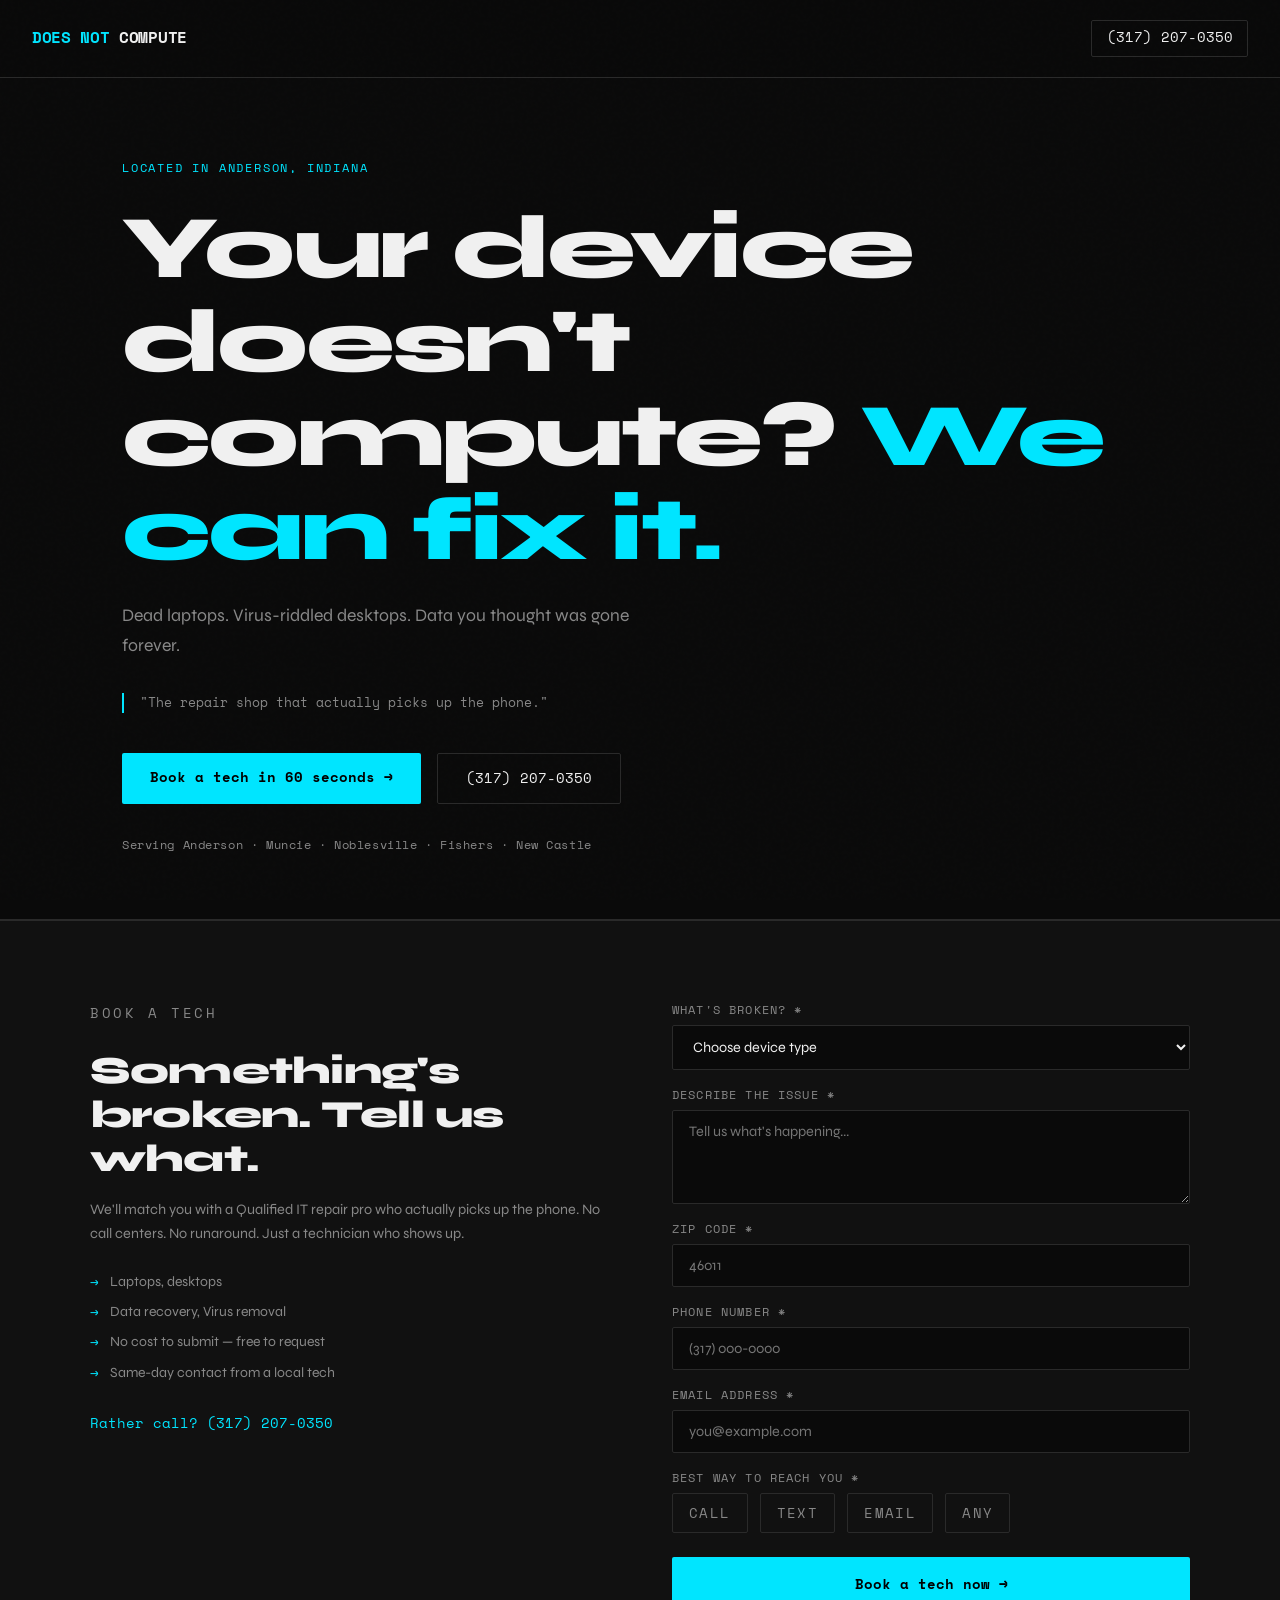
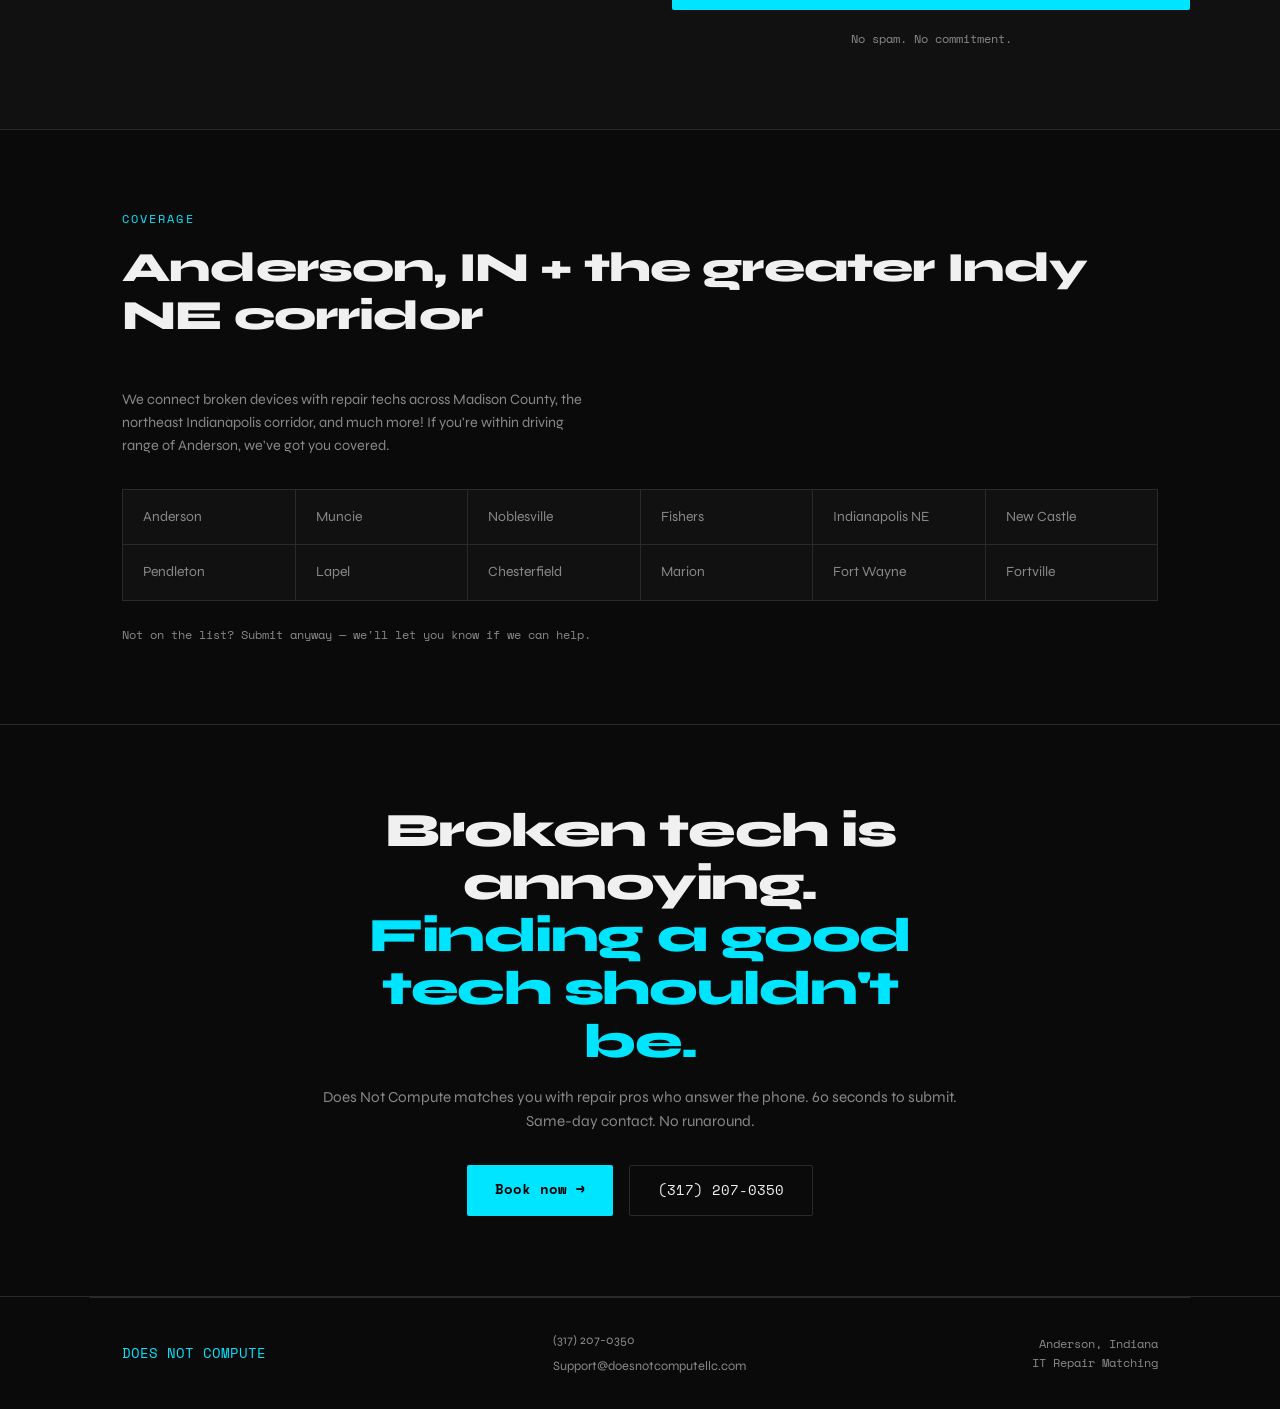
==== custom-pc-builds.html @ be7eb26d "Update custom-pc-builds.html" ====
<!DOCTYPE html>
<html lang="en">
<head>
  <meta charset="UTF-8" />
  <meta name="viewport" content="width=device-width, initial-scale=1.0" />
  <meta name="description" content="Cracked screen? Dead laptop? Virus? We match you with a local Anderson, IN repair tech in 60 seconds. Call (317) 207-0350." />
  <meta property="og:title" content="Does Not Compute — Local IT Repair in Anderson, IN" />
  <meta property="og:description" content="Your device doesn't compute? We can fix it. Local techs, Same-day contact." />
  <meta property="og:type" content="website" />
  <meta name="twitter:card" content="summary_large_image" />
  <title>Does Not Compute — IT &amp; Electronics Repair in Anderson, IN</title>

  <link rel="preconnect" href="https://fonts.googleapis.com" />
  <link rel="preconnect" href="https://fonts.gstatic.com" crossorigin />
  <link href="https://fonts.googleapis.com/css2?family=Space+Mono:wght@400;700&family=Syne:wght@400;600;700;800&display=swap" rel="stylesheet" />

	<link rel="stylesheet" href="styles.css"/>
 
</head>
<body>

  <!-- NAV -->
  <nav>
    <a href="#" class="nav-logo">DOES NOT<span> COMPUTE</span></a>
    <a href="tel:+13172070350" class="phone">(317) 207-0350</a>
  </nav>

  <!-- HERO -->
  <div style="border-bottom: 1px solid var(--border);">
    <div class="hero">
      <p class="hero-eyebrow">located in Anderson, Indiana</p>
      <h1>Your device doesn't compute? <em>We can fix it.</em></h1>
      <p class="hero-sub"><!--Phone screens. -->Dead laptops. Virus-riddled desktops. Data you thought was gone forever.</p>
      <blockquote class="hero-quote">"The repair shop that actually picks up the phone."</blockquote>
      <div class="hero-ctas">
        <a href="#book" class="btn-primary">Book a tech in 60 seconds →</a>
        <a href="tel:+13172070350" class="btn-secondary">(317) 207-0350</a>
      </div>
      <p class="hero-coverage">Serving Anderson · Muncie · Noblesville · Fishers · New Castle</p>
    </div>
  </div>

  <!-- BOOKING FORM -->
  <div id="book">
    <div class="book-inner">
      <div class="book-copy">
        <p class="section-label">Book a Tech</p>
        <h2>Something's broken. Tell us what.</h2>
        <p>We'll match you with a Qualified IT repair pro who actually picks up the phone. No call centers. No runaround. Just a technician who shows up.</p>
        <ul class="book-bullets">
          <li>Laptops, <!--phones, tablets, -->desktops</li>
          <li><!--Screen repairs, -->Data recovery, Virus removal</li>
          <!--<li>Anderson, IN &amp; Madison County</li>-->
          <li>No cost to submit — free to request</li>
          <li>Same-day contact from a local tech</li>
        </ul>
        <br />
        <a href="tel:+13172070350" style="color: var(--accent); font-family: var(--mono); font-size: 0.85rem; text-decoration: none;">Rather call? (317) 207-0350</a>
      </div>
      <div class="book-form">
        <div class="form-group">
          <label for="device">What's broken? *</label>
          <select id="device" required>
            <option value="" disabled selected>Choose device type</option>
            <!--<option>Phone</option>-->
            <option>Laptop</option>
            <option>Desktop</option>
            <!--<option>Tablet</option>
            <option>Other</option>-->
          </select>
        </div>

        <div class="form-group">
          <label for="issue">Describe the issue *</label>
          <textarea id="issue" rows="4" placeholder="Tell us what's happening..." required></textarea>
        </div>

        <div class="form-group">
          <label for="zip">Zip code *</label>
          <input type="text" id="zip" placeholder="46011" maxlength="10" required />
        </div>

        <div class="form-group">
          <label for="phone">Phone number *</label>
          <input type="tel" id="phone" placeholder="(317) 000-0000" required />
        </div>
        <div class="form-group">
          <label for="email">Email address *</label>
          <input type="email" id="email" placeholder="you@example.com" />
        </div>

        <div class="form-group">
          <label>Best way to reach you *</label>
          <div class="radio-group">
            <label class="radio-label"><input type="radio" name="contact" value="call" /> Call</label>
            <label class="radio-label"><input type="radio" name="contact" value="text" /> Text</label>
            <label class="radio-label"><input type="radio" name="contact" value="email" /> Email</label>
            <label class="radio-label"><input type="radio" name="contact" value="Any" /> Any</label>
          </div>
        </div>

        <button type="button" class="btn-primary" onclick="handleSubmit()" style="margin-top: 0.5rem; font-size: 0.9rem; padding: 1rem;">
          Book a tech now →
        </button>
        <p class="form-note">No spam. No commitment.</p>
      </div>
    </div>
  </div>

  <!-- COVERAGE -->
  <section>
    <p class="section-label">Coverage</p>
    <h2>Anderson, IN + the greater Indy NE corridor</h2>
    <p style="color: var(--muted); font-size: 0.9rem; max-width: 60ch;">We connect broken devices with repair techs across Madison County, the northeast Indianapolis corridor, and much more! If you're within driving range of Anderson, we've got you covered.</p>
    <div class="coverage-grid">
      <div class="coverage-item">Anderson</div>
      <div class="coverage-item">Muncie</div>
      <div class="coverage-item">Noblesville</div>
      <div class="coverage-item">Fishers</div>
      <div class="coverage-item">Indianapolis NE</div>
      <div class="coverage-item">New Castle</div>
      <div class="coverage-item">Pendleton</div>
      <div class="coverage-item">Lapel</div>
      <div class="coverage-item">Chesterfield</div>
      <div class="coverage-item">Marion</div>
      <div class="coverage-item">Fort Wayne</div>
      <div class="coverage-item">Fortville</div>
    </div>
    <p class="coverage-note">Not on the list? Submit anyway — we'll let you know if we can help.</p>
  </section>

  <hr class="divider" />

  <!-- CTA STRIP -->
  <div class="cta-strip">
    <h2>Broken tech is annoying. <em>Finding a good tech shouldn't be.</em></h2>
    <p>Does Not Compute matches you with repair pros who answer the phone. 60 seconds to submit. Same-day contact. No runaround.</p>
    <div class="cta-btns">
      <a href="#book" class="btn-primary">Book now →</a>
      <a href="tel:+13172070350" class="btn-secondary">(317) 207-0350</a>
    </div>
  </div>

  <!-- FOOTER -->
  <div style="border-top: 1px solid var(--border);">
    <footer>
      <div class="footer-logo">DOES NOT COMPUTE</div>
      <div class="footer-links">
        <a href="tel:+13172070350">(317) 207-0350</a>
        <a href="mailto:Support@doesnotcomputellc.com">Support@doesnotcomputellc.com</a>
        <!--<a href="#">Are you a repair tech? →</a>-->
      </div>
      <div class="footer-right">
        Anderson, Indiana<br />IT Repair Matching
      </div>
    </footer>
  </div>

  <script>
  async function handleSubmit() {
  const device = document.getElementById('device').value;
  const issue = document.getElementById('issue').value.trim();
  const zip = document.getElementById('zip').value.trim();
  const phone = document.getElementById('phone').value.trim();
  const email = document.getElementById('email').value.trim();
  const contact = document.querySelector('input[name="contact"]:checked');

  if (!device || !issue || !zip || !phone || !email || !contact) {
    alert('Please fill out all required fields before submitting.');
    return;
  }

  const response = await fetch('https://formspree.io/f/', {
    method: 'POST',
    headers: { 'Content-Type': 'application/json' },
    body: JSON.stringify({
      device,
      issue,
      zip,
      phone,
      email,
      contact: contact.value
    })
  });

  if (response.ok) {
    alert('Thanks! A local tech will reach out to you same day.');
    document.getElementById('device').value = '';
    document.getElementById('issue').value = '';
    document.getElementById('zip').value = '';
    document.getElementById('phone').value = '';
    document.getElementById('email').value = '';
    if (contact) contact.checked = false;
  } else {
    alert('Something went wrong. Please try again or call us at (317) 207-0350.');
  }
}
  </script>

</body>
</html>
---- styles.css ----
:root {
      --bg: #0a0a0a;
      --surface: #111111;
      --surface2: #1a1a1a;
      --border: #2a2a2a;
      --accent: #00e5ff;
      --accent2: #ff3c3c;
      --text: #f0f0f0;
      --muted: #888;
      --mono: 'Space Mono', monospace;
      --sans: 'Syne', sans-serif;
    }

    *, *::before, *::after { box-sizing: border-box; margin: 0; padding: 0; }

    html { scroll-behavior: smooth; }

    body {
      background: var(--bg);
      color: var(--text);
      font-family: var(--sans);
      line-height: 1.6;
      overflow-x: hidden;
    }

    /* ── NOISE OVERLAY ── */
    body::before {
      content: '';
      position: fixed;
      inset: 0;
      background-image: url("data:image/svg+xml,%3Csvg viewBox='0 0 256 256' xmlns='http://www.w3.org/2000/svg'%3E%3Cfilter id='noise'%3E%3CfeTurbulence type='fractalNoise' baseFrequency='0.9' numOctaves='4' stitchTiles='stitch'/%3E%3C/filter%3E%3Crect width='100%25' height='100%25' filter='url(%23noise)' opacity='0.04'/%3E%3C/svg%3E");
      pointer-events: none;
      z-index: 9999;
      opacity: 0.35;
    }

    /* ── NAV ── */
    nav {
      display: flex;
      justify-content: space-between;
      align-items: center;
      padding: 1.25rem 2rem;
      border-bottom: 1px solid var(--border);
      position: sticky;
      top: 0;
      background: rgba(10,10,10,0.92);
      backdrop-filter: blur(12px);
      z-index: 100;
    }

    .nav-logo {
      font-family: var(--mono);
      font-weight: 700;
      font-size: 1rem;
      color: var(--accent);
      text-decoration: none;
      letter-spacing: -0.02em;
    }

    .nav-logo span { color: var(--text); }

    nav a.phone {
      font-family: var(--mono);
      font-size: 0.85rem;
      color: var(--text);
      text-decoration: none;
      border: 1px solid var(--border);
      padding: 0.4rem 0.9rem;
      border-radius: 2px;
      transition: border-color 0.2s, color 0.2s;
    }

    nav a.phone:hover { border-color: var(--accent); color: var(--accent); }

    /* ── HERO ── */
    .hero {
      min-height: 92vh;
      display: flex;
      flex-direction: column;
      justify-content: center;
      padding: 5rem 2rem 4rem;
      position: relative;
      overflow: hidden;
      max-width: 1100px;
      margin: 0 auto;
      z-index: 10000;
    }

    .hero-eyebrow {
      font-family: var(--mono);
      font-size: 0.75rem;
      color: var(--accent);
      letter-spacing: 0.15em;
      text-transform: uppercase;
      margin-bottom: 1.5rem;
      opacity: 0;
      animation: fadeUp 0.6s ease forwards 0.1s;
    }

    .hero h1 {
      font-size: clamp(2.8rem, 7vw, 6rem);
      font-weight: 800;
      line-height: 1.05;
      letter-spacing: -0.03em;
      max-width: 14ch;
      opacity: 0;
      animation: fadeUp 0.7s ease forwards 0.25s;
    }

    .hero h1 em {
      font-style: normal;
      color: var(--accent);
    }

    .hero-sub {
      font-size: 1.1rem;
      color: var(--muted);
      max-width: 52ch;
      margin-top: 1.5rem;
      line-height: 1.7;
      opacity: 0;
      animation: fadeUp 0.7s ease forwards 0.4s;
    }

    .hero-quote {
      font-family: var(--mono);
      font-size: 0.8rem;
      color: var(--muted);
      border-left: 2px solid var(--accent);
      padding-left: 1rem;
      margin-top: 2rem;
      opacity: 0;
      animation: fadeUp 0.7s ease forwards 0.55s;
    }

    .hero-ctas {
      display: flex;
      gap: 1rem;
      flex-wrap: wrap;
      margin-top: 2.5rem;
      opacity: 0;
      animation: fadeUp 0.7s ease forwards 0.7s;
    }

    .btn-primary {
      background: var(--accent);
      color: #000;
      font-family: var(--mono);
      font-size: 0.85rem;
      font-weight: 700;
      padding: 0.85rem 1.75rem;
      border: none;
      border-radius: 2px;
      cursor: pointer;
      text-decoration: none;
      transition: background 0.2s, transform 0.15s;
      display: inline-block;
      position: relative;
      z-index: 10000;
    }

    .btn-primary:hover { background: #33eaff; transform: translateY(-1px); }

    .btn-secondary {
      background: transparent;
      color: var(--text);
      font-family: var(--mono);
      font-size: 0.85rem;
      padding: 0.85rem 1.75rem;
      border: 1px solid var(--border);
      border-radius: 2px;
      cursor: pointer;
      text-decoration: none;
      transition: border-color 0.2s, color 0.2s;
      display: inline-block;
    }

    .btn-secondary:hover { border-color: var(--accent); color: var(--accent); }

    .hero-coverage {
      font-family: var(--mono);
      font-size: 0.72rem;
      color: var(--muted);
      margin-top: 2rem;
      letter-spacing: 0.05em;
      opacity: 0;
      animation: fadeUp 0.7s ease forwards 0.85s;
    }

    /* ── GRID DECORATION ── */
    .hero::after {
      content: '';
      position: absolute;
      right: -100px;
      top: 50%;
      transform: translateY(-50%);
      width: 500px;
      height: 500px;
      border: 1px solid var(--border);
      border-radius: 50%;
      opacity: 0.3;
      pointer-events: none;
      display: none;
    }

    /* ── SECTION BASE ── */
    section {
      padding: 5rem 2rem;
      max-width: 1100px;
      margin: 0 auto;
    }

    .section-label {
      font-family: var(--mono);
      font-size: 0.72rem;
      color: var(--accent);
      letter-spacing: 0.18em;
      text-transform: uppercase;
      margin-bottom: 1rem;
    }

    section h2 {
      font-size: clamp(1.6rem, 3.5vw, 2.6rem);
      font-weight: 800;
      letter-spacing: -0.02em;
      line-height: 1.15;
      max-width: 28ch;
      margin-bottom: 3rem;
    }

    /* ── SERVICES GRID ── */
    .services-grid {
      display: grid;
      grid-template-columns: repeat(auto-fit, minmax(240px, 1fr));
      gap: 1px;
      background: var(--border);
      border: 1px solid var(--border);
    }

    .service-card {
      background: var(--surface);
      padding: 2rem;
      transition: background 0.2s;
    }

    .service-card:hover { background: var(--surface2); }

    .service-icon {
      font-size: 2rem;
      margin-bottom: 1rem;
      display: block;
    }

    .service-card h3 {
      font-size: 1rem;
      font-weight: 700;
      margin-bottom: 0.6rem;
      letter-spacing: -0.01em;
    }

    .service-card p {
      font-size: 0.875rem;
      color: var(--muted);
      line-height: 1.65;
    }


		.service-card-link {
			text-Decoration:none;
			color: inherit;
			display:block;
		}

		.service-card-link * {
			text-decoration: non;
			color: inherit;
		}

    /* ── HOW IT WORKS ── */
    .steps {
      display: grid;
      grid-template-columns: repeat(auto-fit, minmax(220px, 1fr));
      gap: 2rem;
      margin-top: 1rem;
    }

    .step {
      position: relative;
      padding-top: 1rem;
      border-top: 2px solid var(--border);
      transition: border-color 0.2s;
    }

    .step:hover { border-color: var(--accent); }

    .step-num {
      font-family: var(--mono);
      font-size: 0.72rem;
      color: var(--accent);
      letter-spacing: 0.1em;
      margin-bottom: 0.75rem;
    }

    .step h3 {
      font-size: 1rem;
      font-weight: 700;
      margin-bottom: 0.5rem;
    }

    .step p {
      font-size: 0.875rem;
      color: var(--muted);
      line-height: 1.65;
    }

    /* ── STATS BAR ── */
    .stats-bar {
      display: grid;
      grid-template-columns: repeat(auto-fit, minmax(180px, 1fr));
      gap: 1px;
      background: var(--border);
      border: 1px solid var(--border);
      margin: 4rem 0;
    }

    .stat {
      background: var(--surface);
      padding: 2rem;
      text-align: center;
    }

    .stat-val {
      font-family: var(--mono);
      font-size: 2.2rem;
      font-weight: 700;
      color: var(--accent);
      display: block;
      line-height: 1;
      margin-bottom: 0.4rem;
    }

    .stat-label {
      font-size: 0.8rem;
      color: var(--muted);
      line-height: 1.4;
    }

    /* ── BOOKING FORM ── */
    #book {
      padding: 5rem 2rem;
      background: var(--surface);
      border-top: 1px solid var(--border);
      border-bottom: 1px solid var(--border);
    }

    .book-inner {
      max-width: 1100px;
      margin: 0 auto;
      display: grid;
      grid-template-columns: 1fr 1fr;
      gap: 4rem;
      align-items: start;
    }

    .book-copy h2 {
      font-size: clamp(1.6rem, 3vw, 2.4rem);
      font-weight: 800;
      letter-spacing: -0.02em;
      line-height: 1.15;
      margin-bottom: 1rem;
    }

    .book-copy p {
      font-size: 0.9rem;
      color: var(--muted);
      line-height: 1.7;
      margin-bottom: 1.5rem;
    }

    .book-bullets {
      list-style: none;
      display: flex;
      flex-direction: column;
      gap: 0.5rem;
    }

    .book-bullets li {
      font-size: 0.875rem;
      color: var(--muted);
      padding-left: 1.25rem;
      position: relative;
    }

    .book-bullets li::before {
      content: '→';
      position: absolute;
      left: 0;
      color: var(--accent);
      font-family: var(--mono);
    }

    .book-form {
      display: flex;
      flex-direction: column;
      gap: 1rem;
    }

    .form-group {
      display: flex;
      flex-direction: column;
      gap: 0.35rem;
    }

    label {
      font-family: var(--mono);
      font-size: 0.72rem;
      color: var(--muted);
      letter-spacing: 0.1em;
      text-transform: uppercase;
    }

    input, select, textarea {
      background: var(--bg);
      border: 1px solid var(--border);
      color: var(--text);
      font-family: var(--sans);
      font-size: 0.9rem;
      padding: 0.75rem 1rem;
      border-radius: 2px;
      outline: none;
      transition: border-color 0.2s;
      width: 100%;
    }

    input:focus, select:focus, textarea:focus {
      border-color: var(--accent);
    }

    select option { background: var(--bg); }

    .radio-group {
      display: flex;
      gap: 0.75rem;
      flex-wrap: wrap;
    }

    .radio-label {
      display: flex;
      align-items: center;
      gap: 0.4rem;
      font-size: 0.875rem;
      color: var(--muted);
      cursor: pointer;
      padding: 0.5rem 1rem;
      border: 1px solid var(--border);
      border-radius: 2px;
      transition: border-color 0.2s, color 0.2s;
    }

    .radio-label:has(input:checked),
    .radio-label:hover {
      border-color: var(--accent);
      color: var(--accent);
    }

    .radio-label input[type="radio"] { display: none; }

    .form-note {
      font-family: var(--mono);
      font-size: 0.72rem;
      color: var(--muted);
      text-align: center;
      margin-top: 0.25rem;
    }

    /* ── COVERAGE ── */
    .coverage-grid {
      display: grid;
      grid-template-columns: repeat(auto-fill, minmax(160px, 1fr));
      gap: 1px;
      background: var(--border);
      border: 1px solid var(--border);
      margin-top: 2rem;
    }

    .coverage-item {
      background: var(--surface);
      padding: 1rem 1.25rem;
      font-size: 0.875rem;
      color: var(--muted);
      transition: background 0.2s, color 0.2s;
    }

    .coverage-item:hover { background: var(--surface2); color: var(--text); }

    .coverage-note {
      font-family: var(--mono);
      font-size: 0.75rem;
      color: var(--muted);
      margin-top: 1.5rem;
    }

    /* ── CTA STRIP ── */
    .cta-strip {
      padding: 5rem 2rem;
      text-align: center;
      max-width: 700px;
      margin: 0 auto;
    }

    .cta-strip h2 {
      font-size: clamp(1.8rem, 4vw, 3rem);
      font-weight: 800;
      letter-spacing: -0.03em;
      line-height: 1.1;
      margin-bottom: 1rem;
    }

    .cta-strip h2 em {
      font-style: normal;
      color: var(--accent);
    }

    .cta-strip p {
      color: var(--muted);
      font-size: 0.95rem;
      margin-bottom: 2rem;
    }

    .cta-btns {
      display: flex;
      gap: 1rem;
      justify-content: center;
      flex-wrap: wrap;
    }

    /* ── FOOTER ── */
    footer {
      border-top: 1px solid var(--border);
      padding: 2rem;
      display: flex;
      justify-content: space-between;
      align-items: center;
      flex-wrap: wrap;
      gap: 1rem;
      max-width: 1100px;
      margin: 0 auto;
    }

    .footer-logo {
      font-family: var(--mono);
      font-size: 0.85rem;
      color: var(--accent);
    }

    .footer-links {
      display: flex;
      flex-direction: column;
      gap: 0.35rem;
      font-size: 0.8rem;
    }

    .footer-links a {
      color: var(--muted);
      text-decoration: none;
      transition: color 0.2s;
    }

    .footer-links a:hover { color: var(--accent); }

    .footer-right {
      font-family: var(--mono);
      font-size: 0.72rem;
      color: var(--muted);
      text-align: right;
    }

    /* ── DIVIDER ── */
    .divider {
      border: none;
      border-top: 1px solid var(--border);
    }

    /* ── ANIMATIONS ── */
    @keyframes fadeUp {
      from { opacity: 0; transform: translateY(18px); }
      to   { opacity: 1; transform: translateY(0); }
    }

    /* ── RESPONSIVE ── */
    @media (max-width: 768px) {
      .book-inner {
        grid-template-columns: 1fr;
        gap: 2.5rem;
      }

      footer {
        flex-direction: column;
        text-align: center;
      }

      .footer-right { text-align: center; }
    }
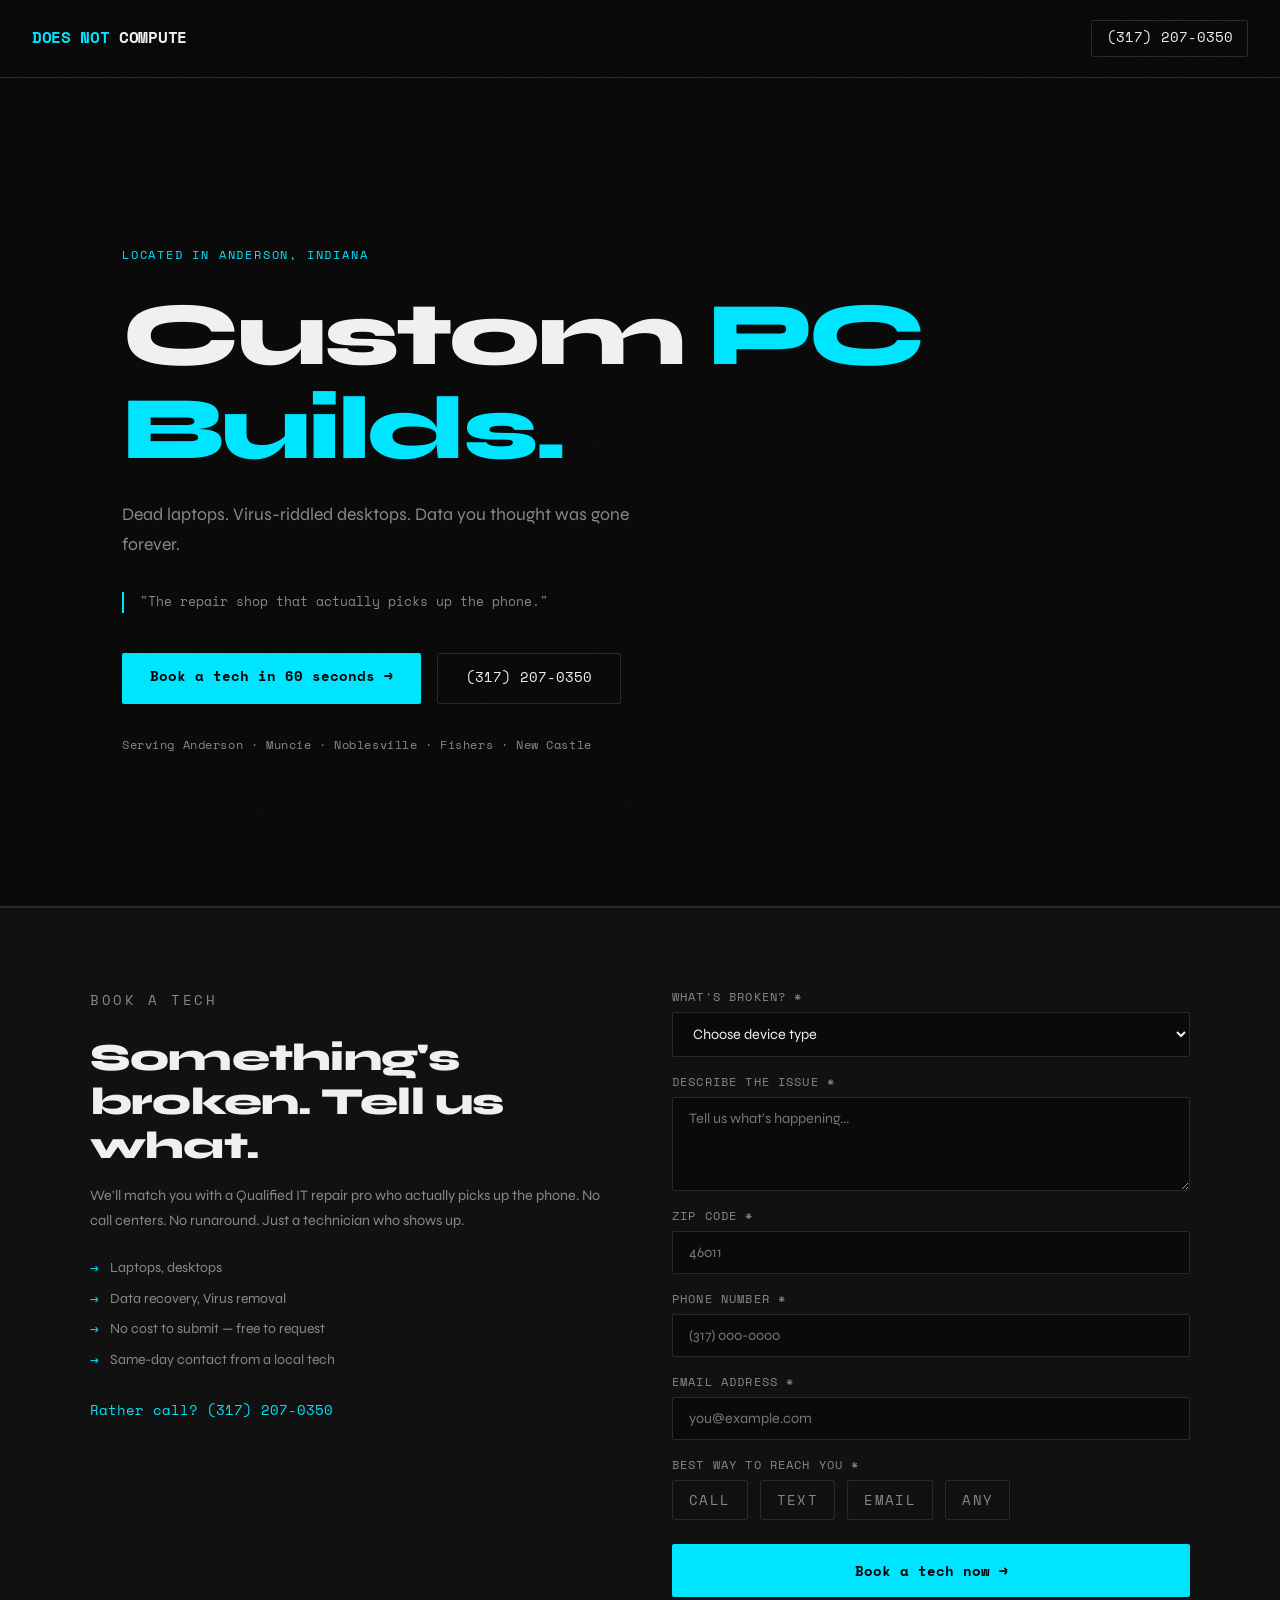
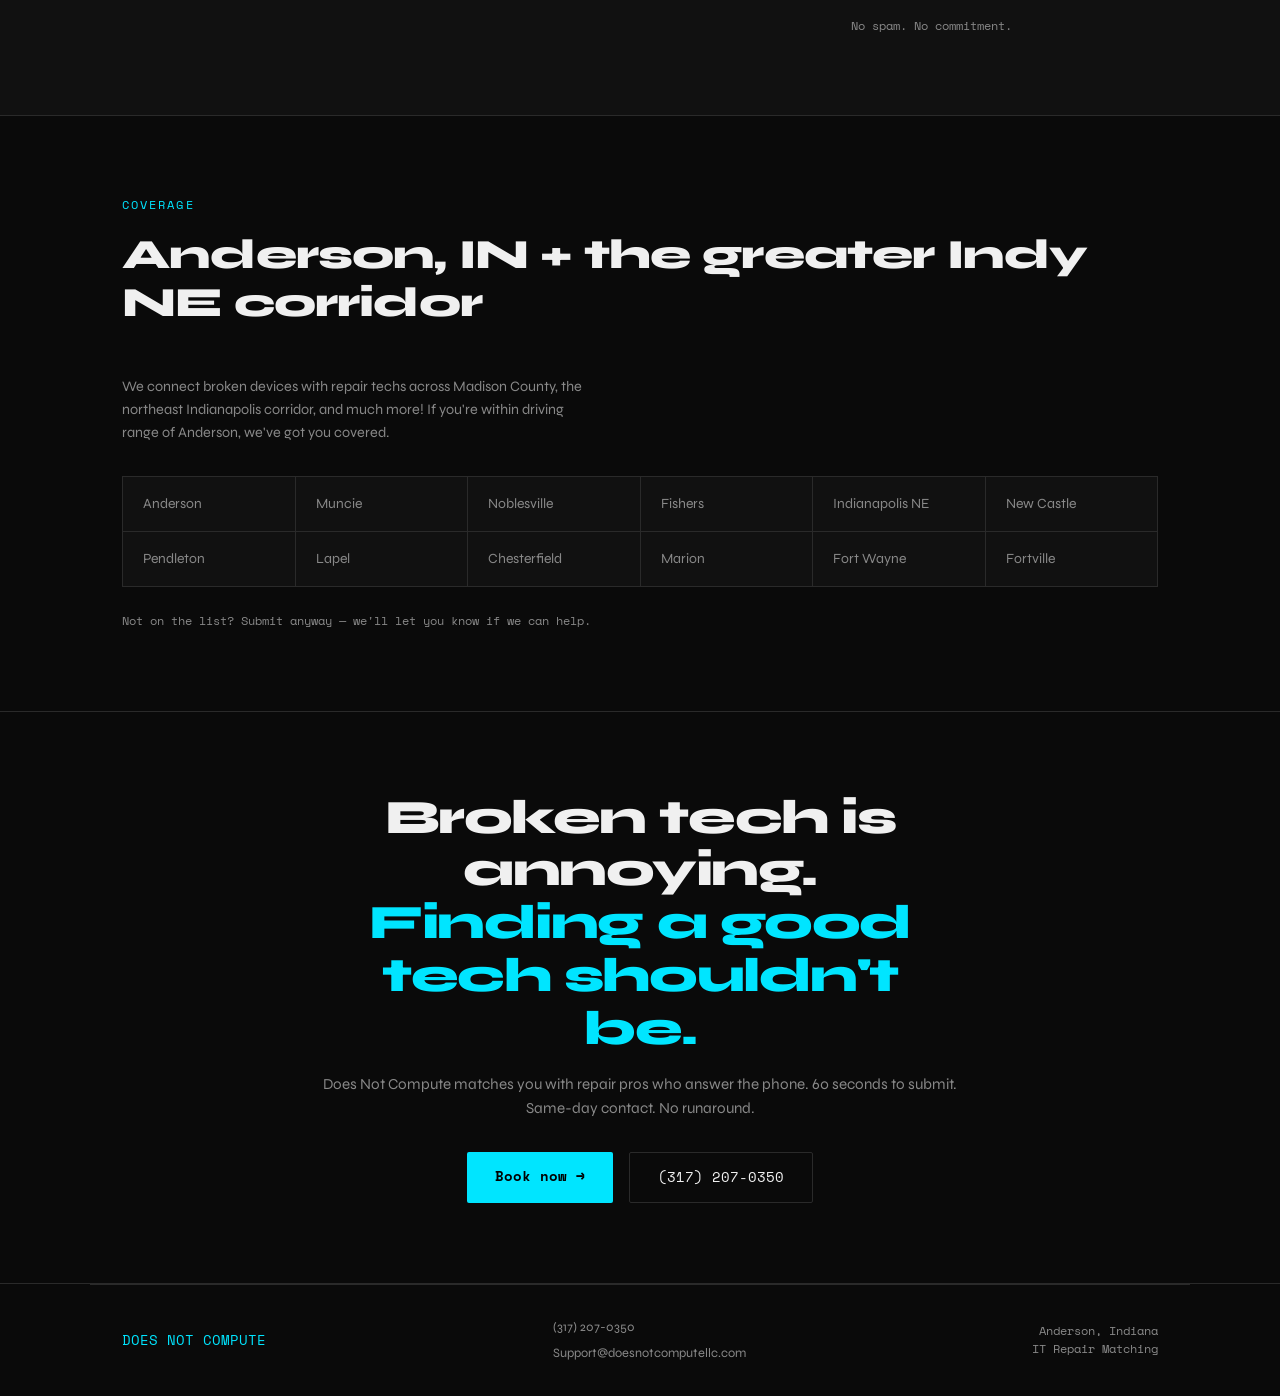
==== commit bd6d64ab: "Update custom-pc-builds.html" ====
--- a/custom-pc-builds.html
+++ b/custom-pc-builds.html
@@ -29,7 +29,7 @@
   <div style="border-bottom: 1px solid var(--border);">
     <div class="hero">
       <p class="hero-eyebrow">located in Anderson, Indiana</p>
-      <h1>Your device doesn't compute? <em>We can fix it.</em></h1>
+      <h1>Custom <em>PC Builds.</em></h1>
       <p class="hero-sub"><!--Phone screens. -->Dead laptops. Virus-riddled desktops. Data you thought was gone forever.</p>
       <blockquote class="hero-quote">"The repair shop that actually picks up the phone."</blockquote>
       <div class="hero-ctas">
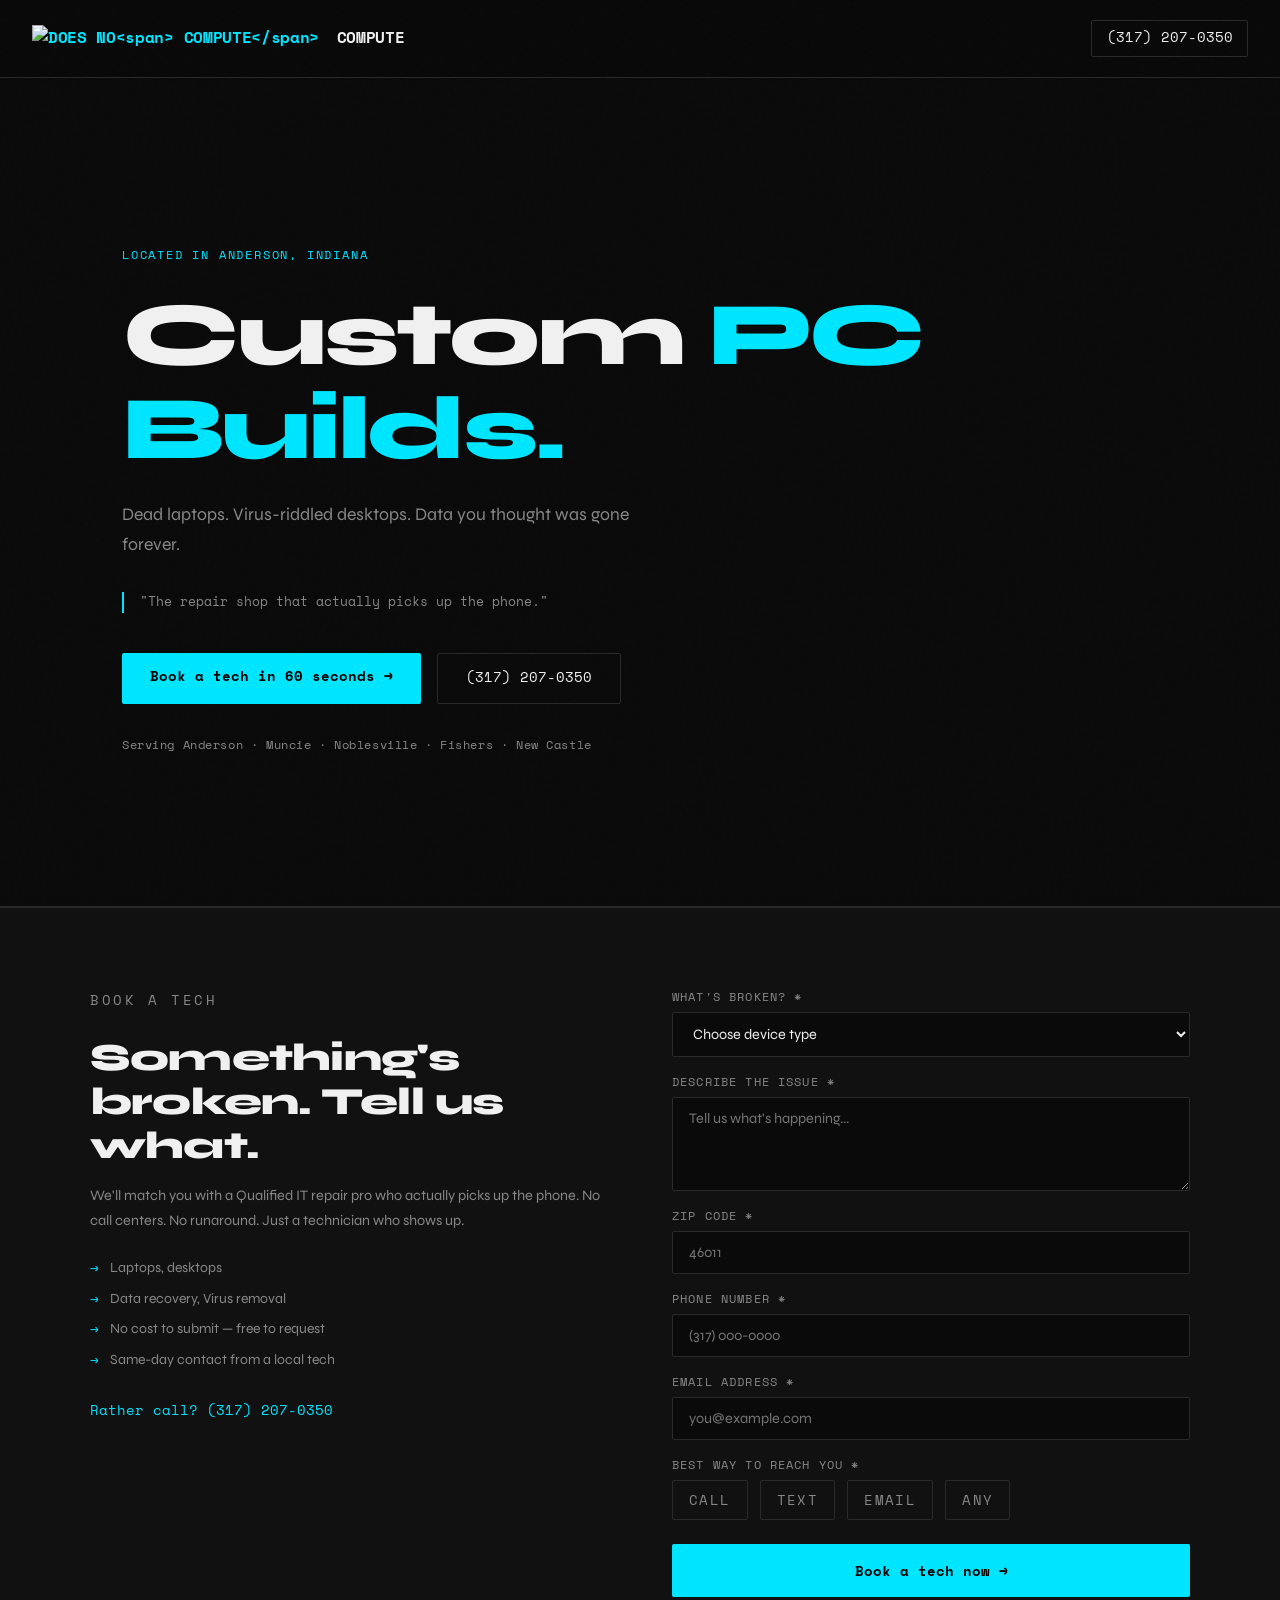
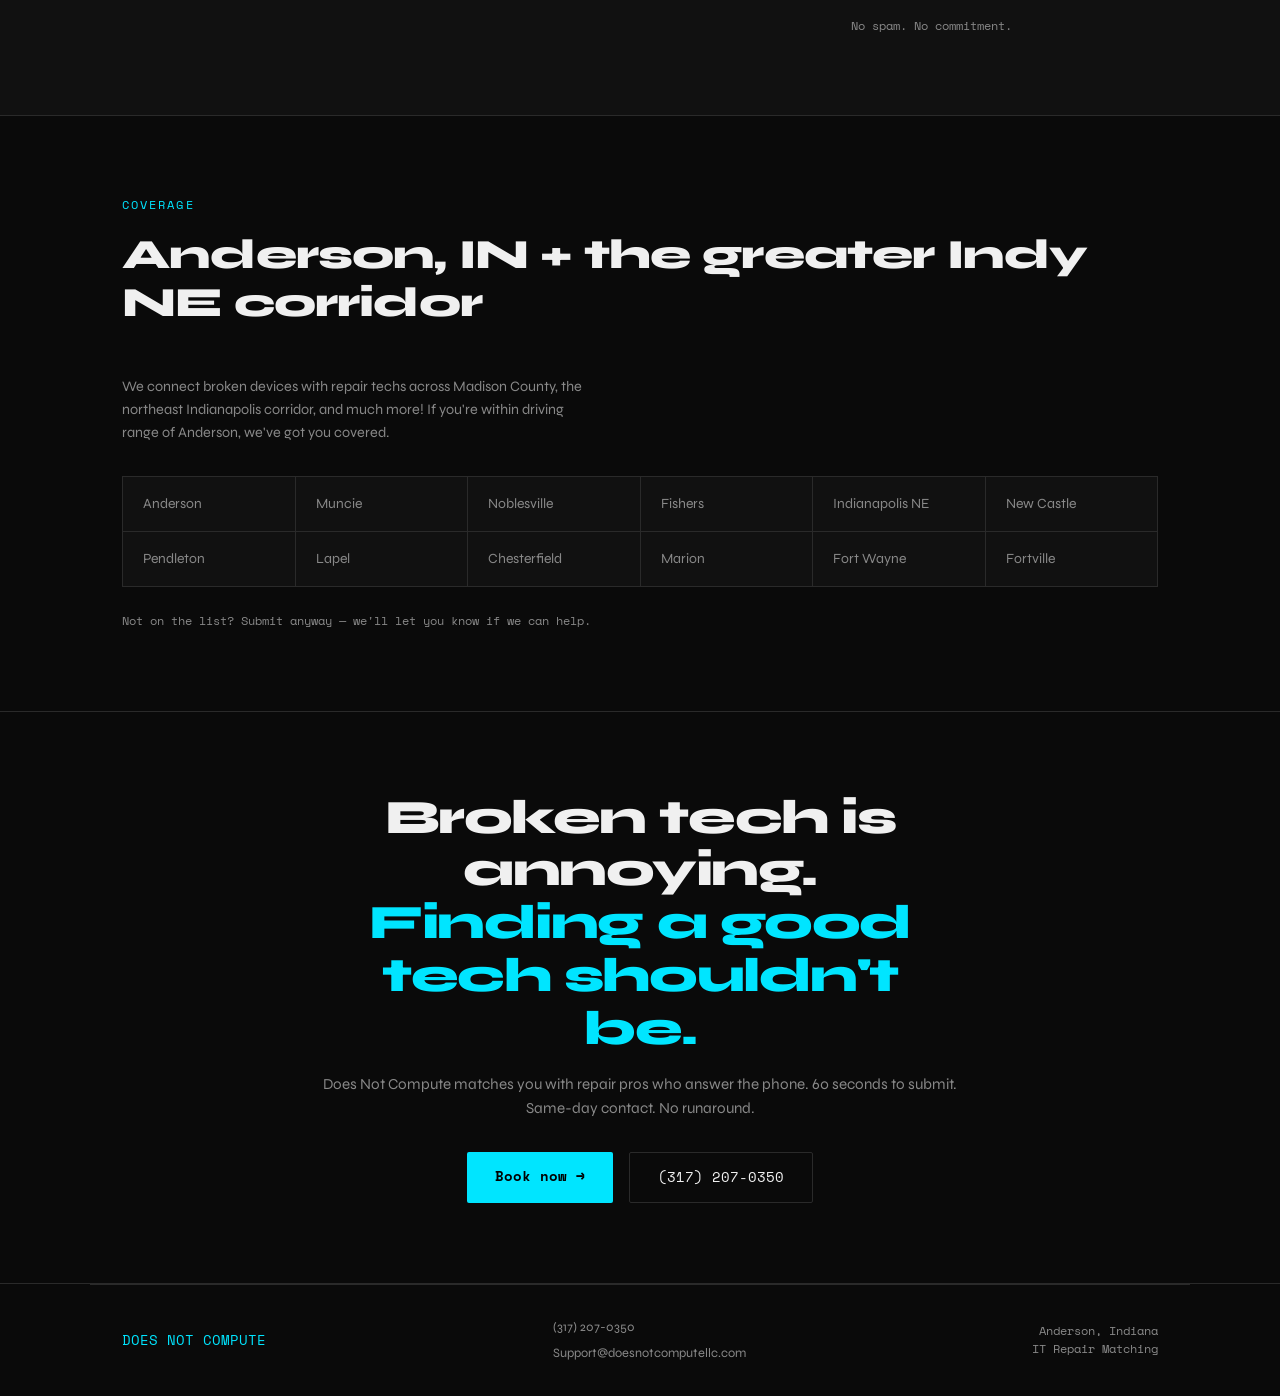
==== commit c2dc3303: "Update custom-pc-builds.html" ====
--- a/custom-pc-builds.html
+++ b/custom-pc-builds.html
@@ -21,7 +21,10 @@
 
   <!-- NAV -->
   <nav>
-    <a href="#" class="nav-logo">DOES NOT<span> COMPUTE</span></a>
+    <a href="index.html" class="nav-logo">
+			<img src = "logo.png" alt="DOES NO<span> COMPUTE</span>" height="40" style="vertical-align: midle; margin-right: 0.5rem;"/>
+			<span> COMPUTE</span>
+	</a>
     <a href="tel:+13172070350" class="phone">(317) 207-0350</a>
   </nav>
 
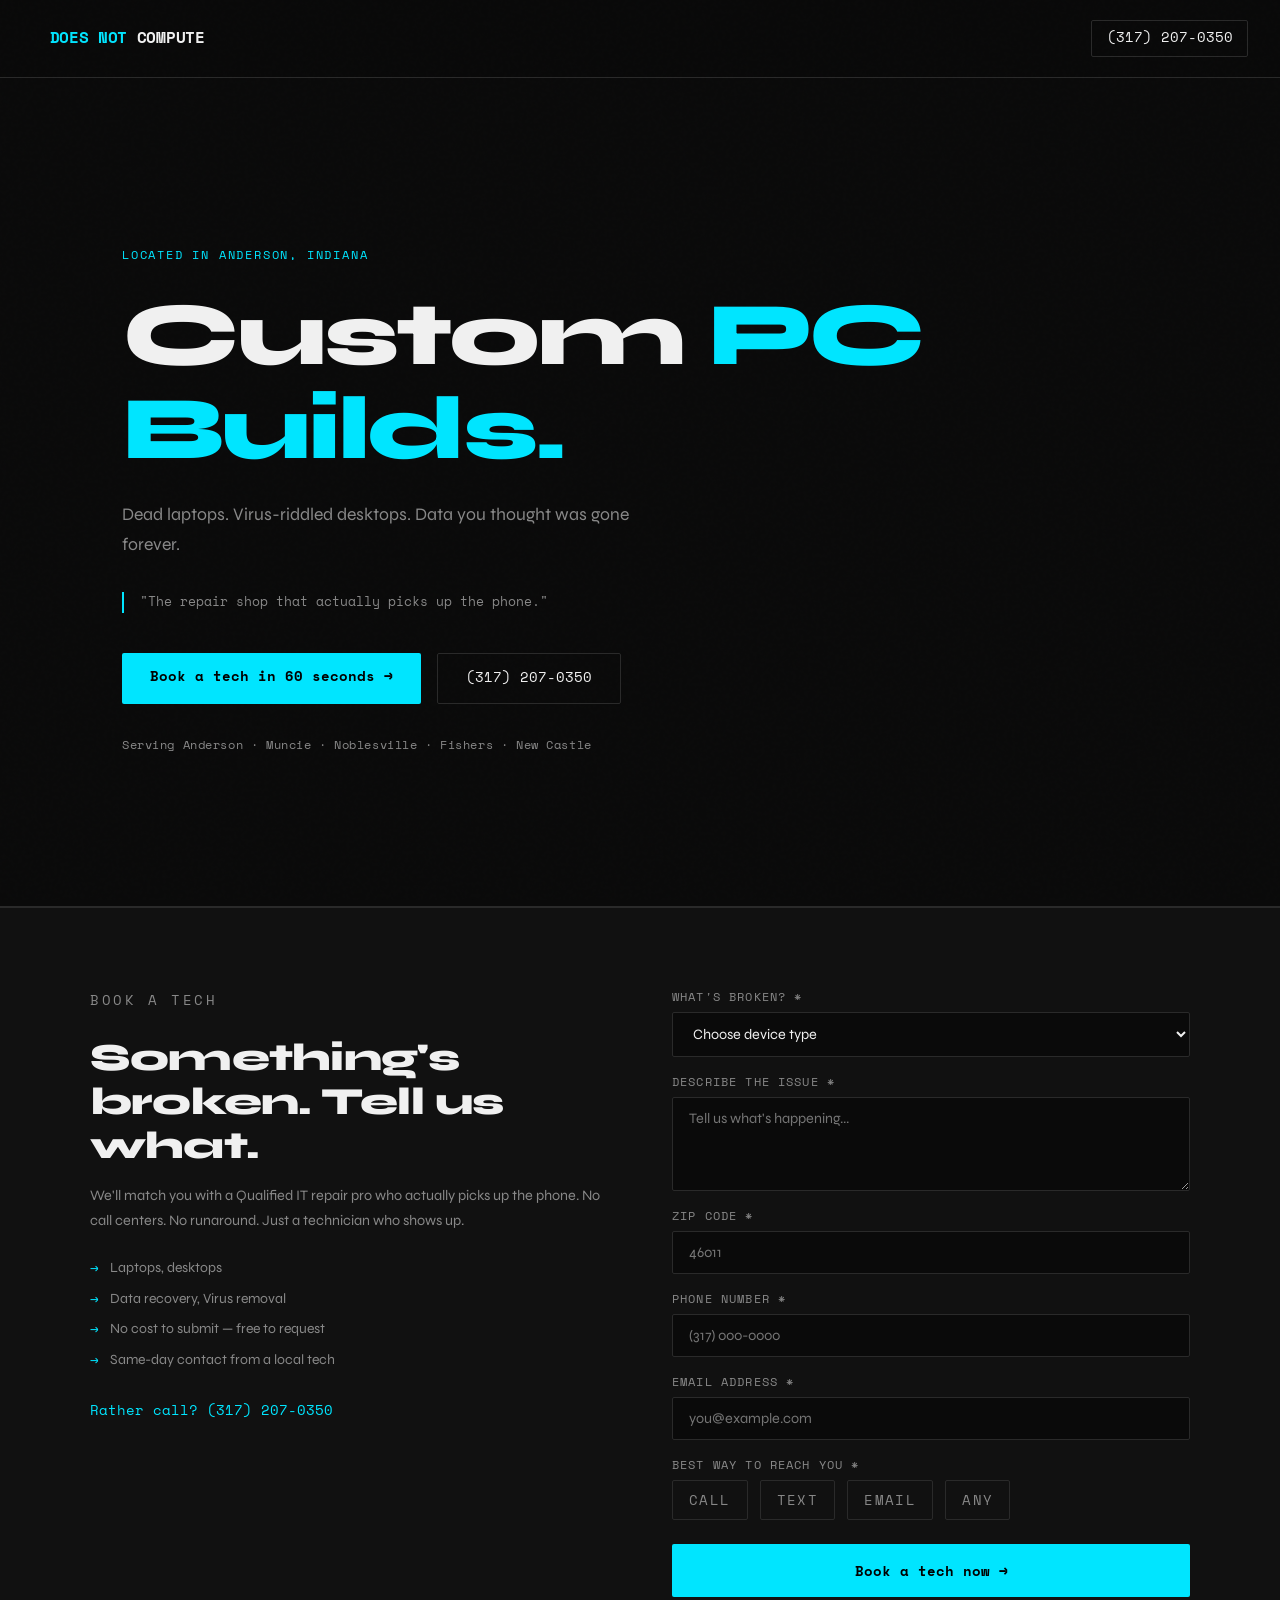
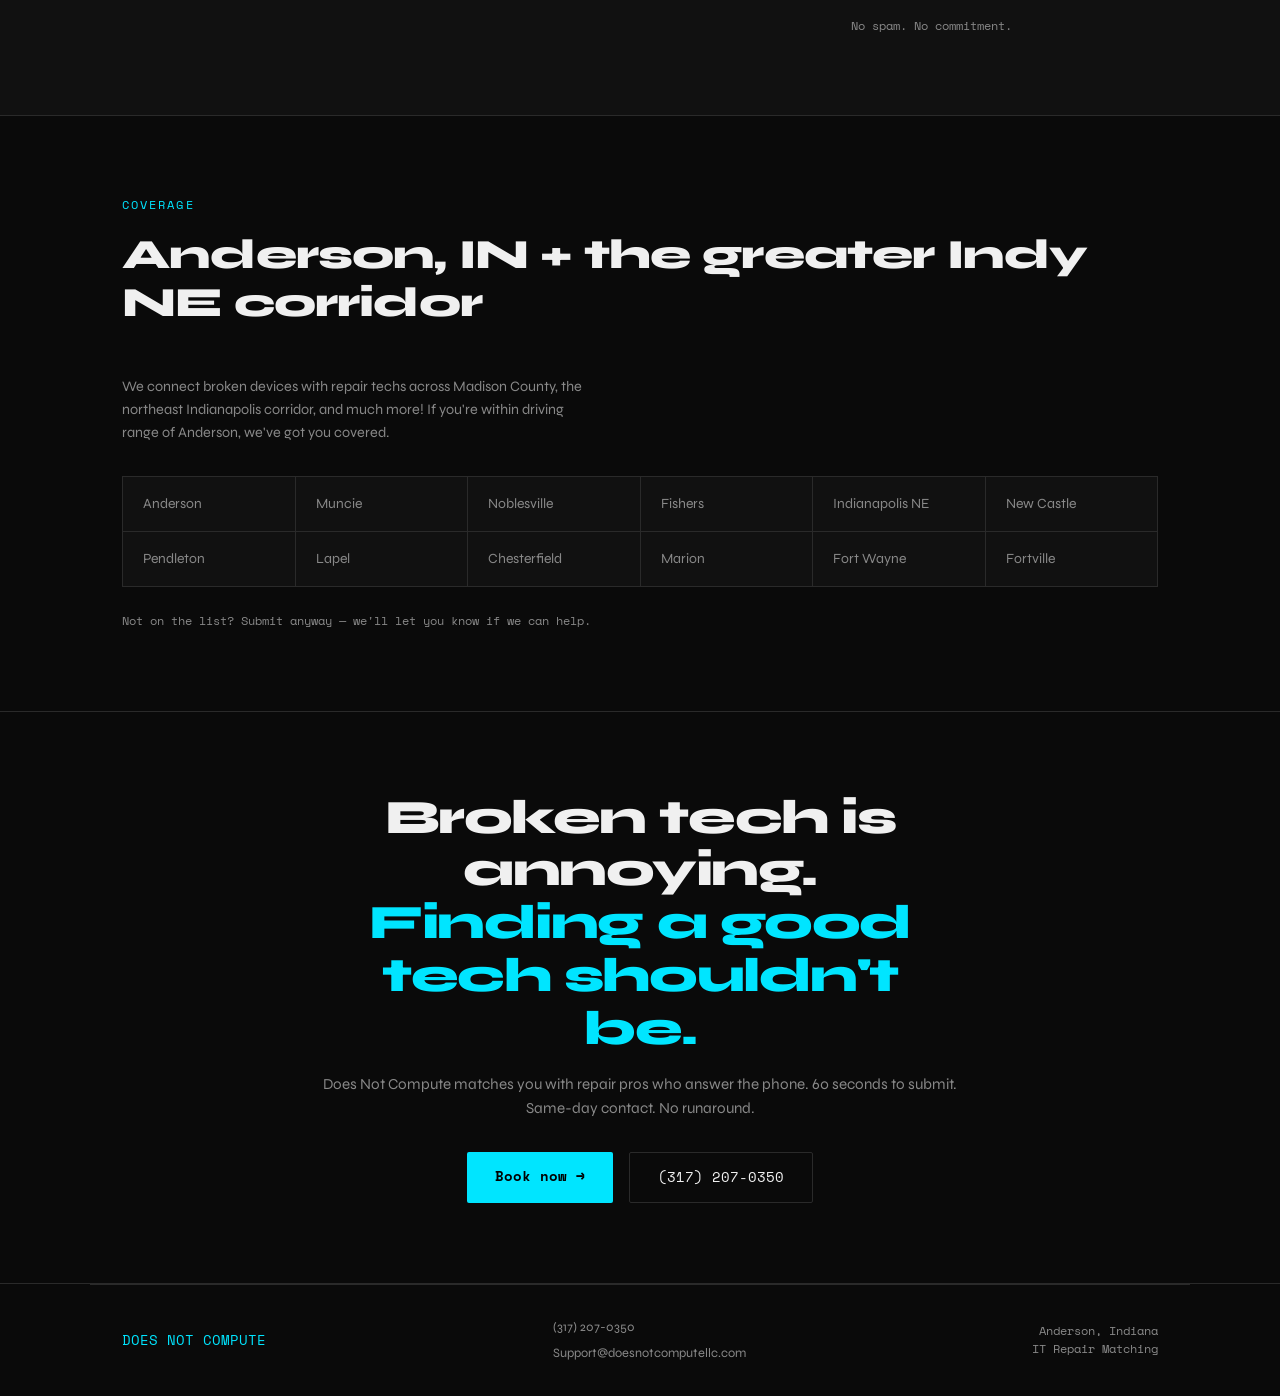
==== commit 7857cc0f: "Update custom-pc-builds.html" ====
--- a/custom-pc-builds.html
+++ b/custom-pc-builds.html
@@ -22,8 +22,8 @@
   <!-- NAV -->
   <nav>
     <a href="index.html" class="nav-logo">
-			<img src = "logo.png" alt="DOES NO<span> COMPUTE</span>" height="40" style="vertical-align: midle; margin-right: 0.5rem;"/>
-			<span> COMPUTE</span>
+			<img src = "logo.png" alt="" height="40" style="vertical-align: middle; margin-right: 0.5rem;"/>
+		DOES NOT<span> COMPUTE</span>
 	</a>
     <a href="tel:+13172070350" class="phone">(317) 207-0350</a>
   </nav>
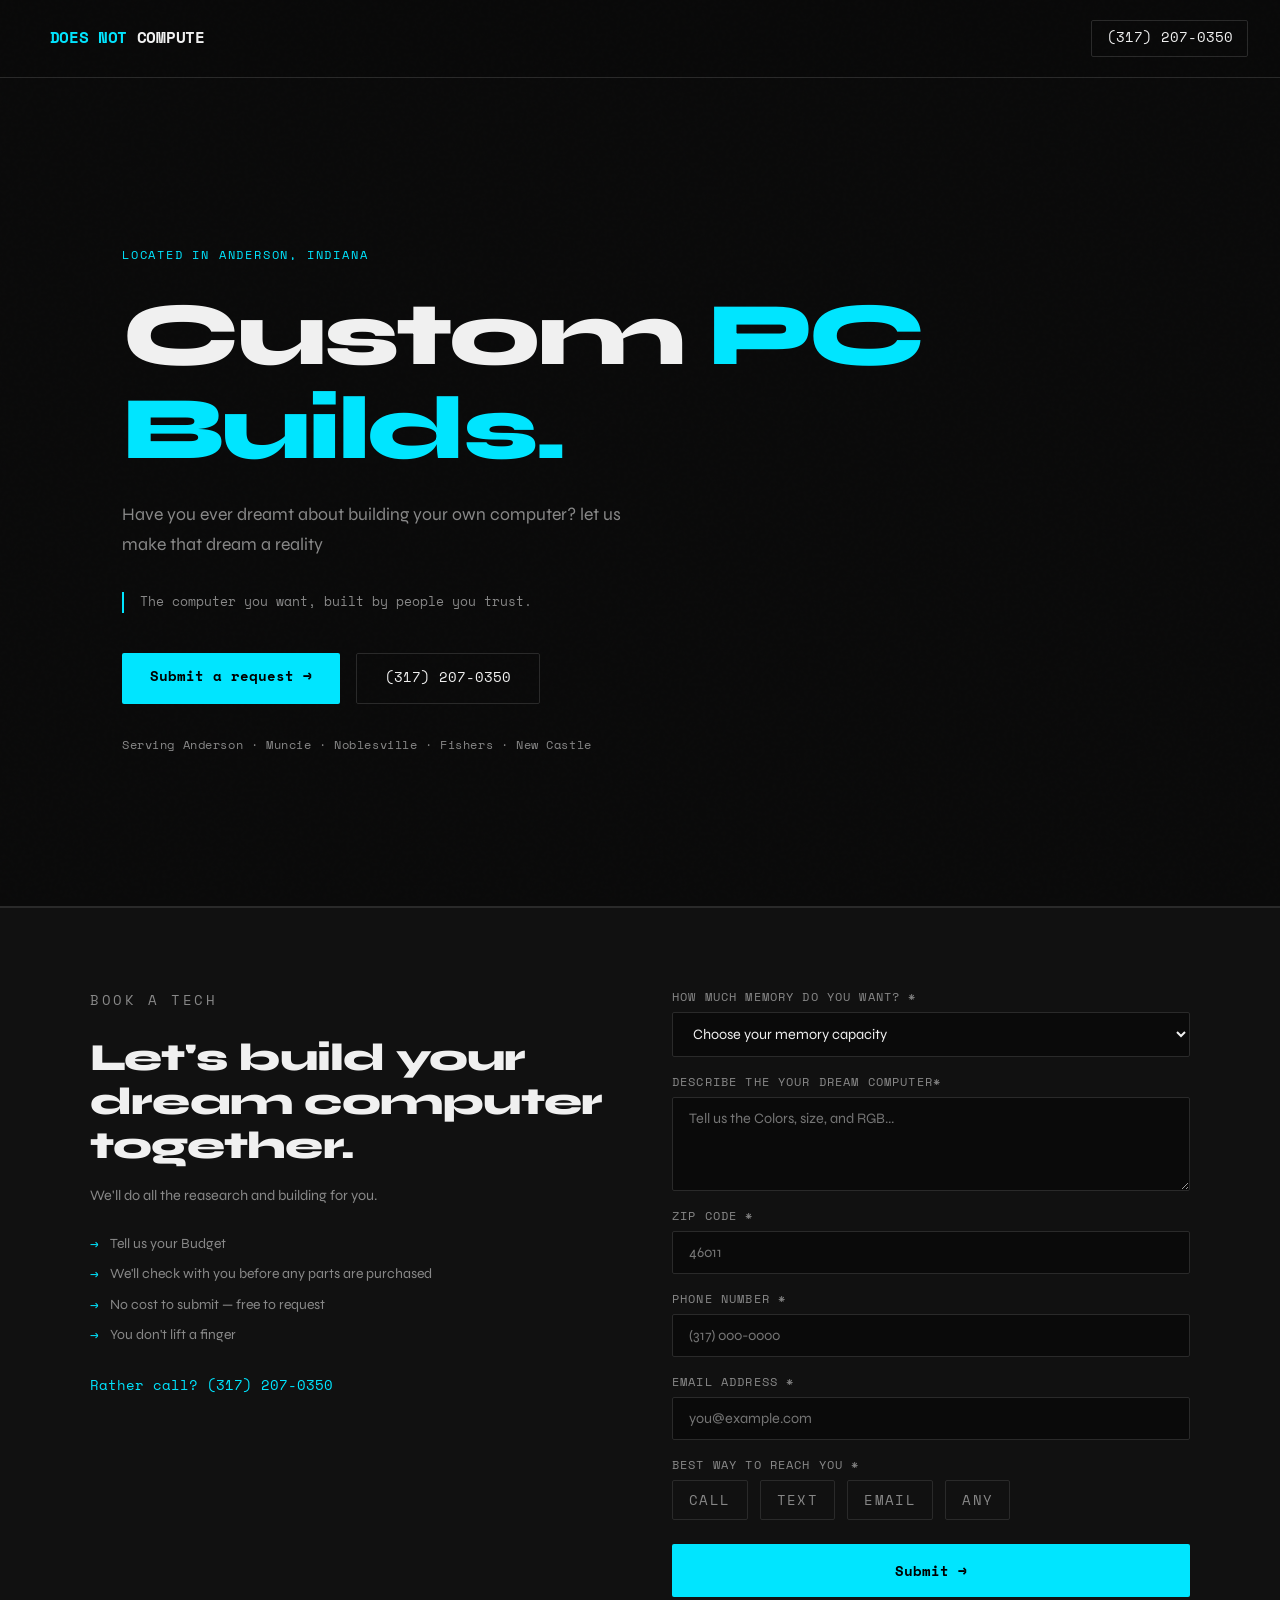
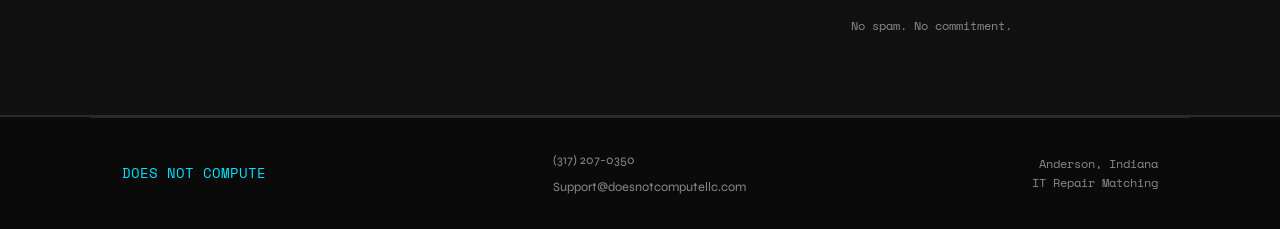
==== commit 6be30aa8: "Update custom-pc-builds.html reformatted page" ====
--- a/custom-pc-builds.html
+++ b/custom-pc-builds.html
@@ -33,10 +33,10 @@
     <div class="hero">
       <p class="hero-eyebrow">located in Anderson, Indiana</p>
       <h1>Custom <em>PC Builds.</em></h1>
-      <p class="hero-sub"><!--Phone screens. -->Dead laptops. Virus-riddled desktops. Data you thought was gone forever.</p>
-      <blockquote class="hero-quote">"The repair shop that actually picks up the phone."</blockquote>
+      <p class="hero-sub">Have you ever dreamt about building your own computer? let us make that dream a reality</p>
+      <blockquote class="hero-quote">The computer you want, built by people you trust.</blockquote>
       <div class="hero-ctas">
-        <a href="#book" class="btn-primary">Book a tech in 60 seconds →</a>
+        <a href="#book" class="btn-primary">Submit a request →</a>
         <a href="tel:+13172070350" class="btn-secondary">(317) 207-0350</a>
       </div>
       <p class="hero-coverage">Serving Anderson · Muncie · Noblesville · Fishers · New Castle</p>
@@ -48,34 +48,33 @@
     <div class="book-inner">
       <div class="book-copy">
         <p class="section-label">Book a Tech</p>
-        <h2>Something's broken. Tell us what.</h2>
-        <p>We'll match you with a Qualified IT repair pro who actually picks up the phone. No call centers. No runaround. Just a technician who shows up.</p>
+        <h2>Let's build your dream computer together.</h2>
+        <p>We'll do all the reasearch and building for you.</p>
         <ul class="book-bullets">
-          <li>Laptops, <!--phones, tablets, -->desktops</li>
-          <li><!--Screen repairs, -->Data recovery, Virus removal</li>
+          <li>Tell us your Budget</li>
+          <li>We'll check with you before any parts are purchased</li>
           <!--<li>Anderson, IN &amp; Madison County</li>-->
           <li>No cost to submit — free to request</li>
-          <li>Same-day contact from a local tech</li>
+          <li>You don't lift a finger</li>
         </ul>
         <br />
         <a href="tel:+13172070350" style="color: var(--accent); font-family: var(--mono); font-size: 0.85rem; text-decoration: none;">Rather call? (317) 207-0350</a>
       </div>
       <div class="book-form">
         <div class="form-group">
-          <label for="device">What's broken? *</label>
+          <label for="device">How much memory do you want? *</label>
           <select id="device" required>
-            <option value="" disabled selected>Choose device type</option>
-            <!--<option>Phone</option>-->
-            <option>Laptop</option>
-            <option>Desktop</option>
-            <!--<option>Tablet</option>
-            <option>Other</option>-->
+            <option value="" disabled selected>Choose your memory capacity</option>
+            <option>16  GB</option>
+            <option>32  GB</option>
+			<option>64  GB</option>
+			<option>128 GB</option>
           </select>
         </div>
 
         <div class="form-group">
-          <label for="issue">Describe the issue *</label>
-          <textarea id="issue" rows="4" placeholder="Tell us what's happening..." required></textarea>
+          <label for="issue">Describe the your dream computer*</label>
+          <textarea id="issue" rows="4" placeholder="Tell us the Colors, size, and RGB..." required></textarea>
         </div>
 
         <div class="form-group">
@@ -103,7 +102,7 @@
         </div>
 
         <button type="button" class="btn-primary" onclick="handleSubmit()" style="margin-top: 0.5rem; font-size: 0.9rem; padding: 1rem;">
-          Book a tech now →
+          Submit →
         </button>
         <p class="form-note">No spam. No commitment.</p>
       </div>
@@ -111,7 +110,7 @@
   </div>
 
   <!-- COVERAGE -->
-  <section>
+  <!--<section>
     <p class="section-label">Coverage</p>
     <h2>Anderson, IN + the greater Indy NE corridor</h2>
     <p style="color: var(--muted); font-size: 0.9rem; max-width: 60ch;">We connect broken devices with repair techs across Madison County, the northeast Indianapolis corridor, and much more! If you're within driving range of Anderson, we've got you covered.</p>
@@ -135,7 +134,7 @@
   <hr class="divider" />
 
   <!-- CTA STRIP -->
-  <div class="cta-strip">
+ <!-- <div class="cta-strip">
     <h2>Broken tech is annoying. <em>Finding a good tech shouldn't be.</em></h2>
     <p>Does Not Compute matches you with repair pros who answer the phone. 60 seconds to submit. Same-day contact. No runaround.</p>
     <div class="cta-btns">
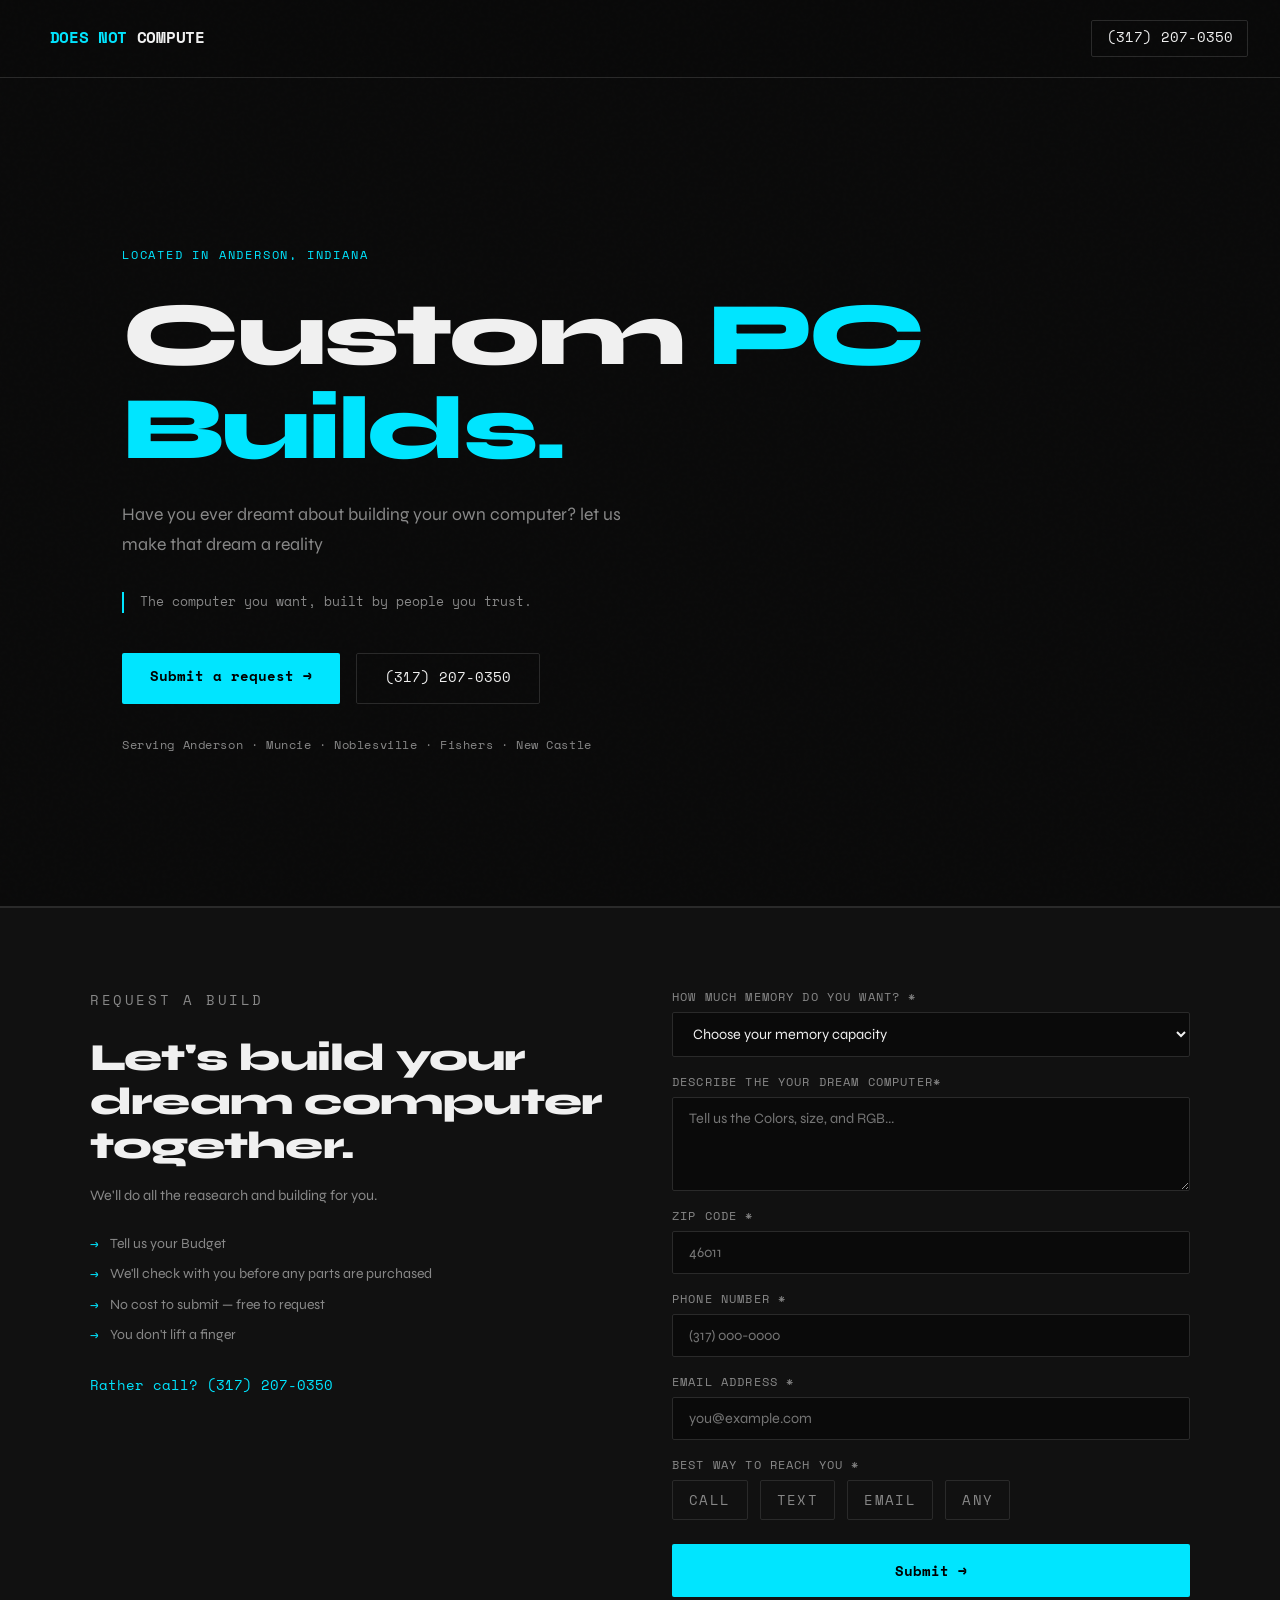
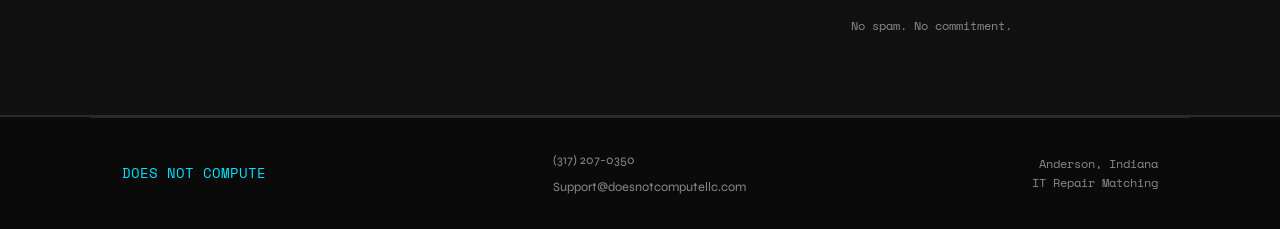
==== commit 248f9e66: "Update custom-pc-builds.html" ====
--- a/custom-pc-builds.html
+++ b/custom-pc-builds.html
@@ -47,7 +47,7 @@
   <div id="book">
     <div class="book-inner">
       <div class="book-copy">
-        <p class="section-label">Book a Tech</p>
+        <p class="section-label">Request a build</p>
         <h2>Let's build your dream computer together.</h2>
         <p>We'll do all the reasearch and building for you.</p>
         <ul class="book-bullets">
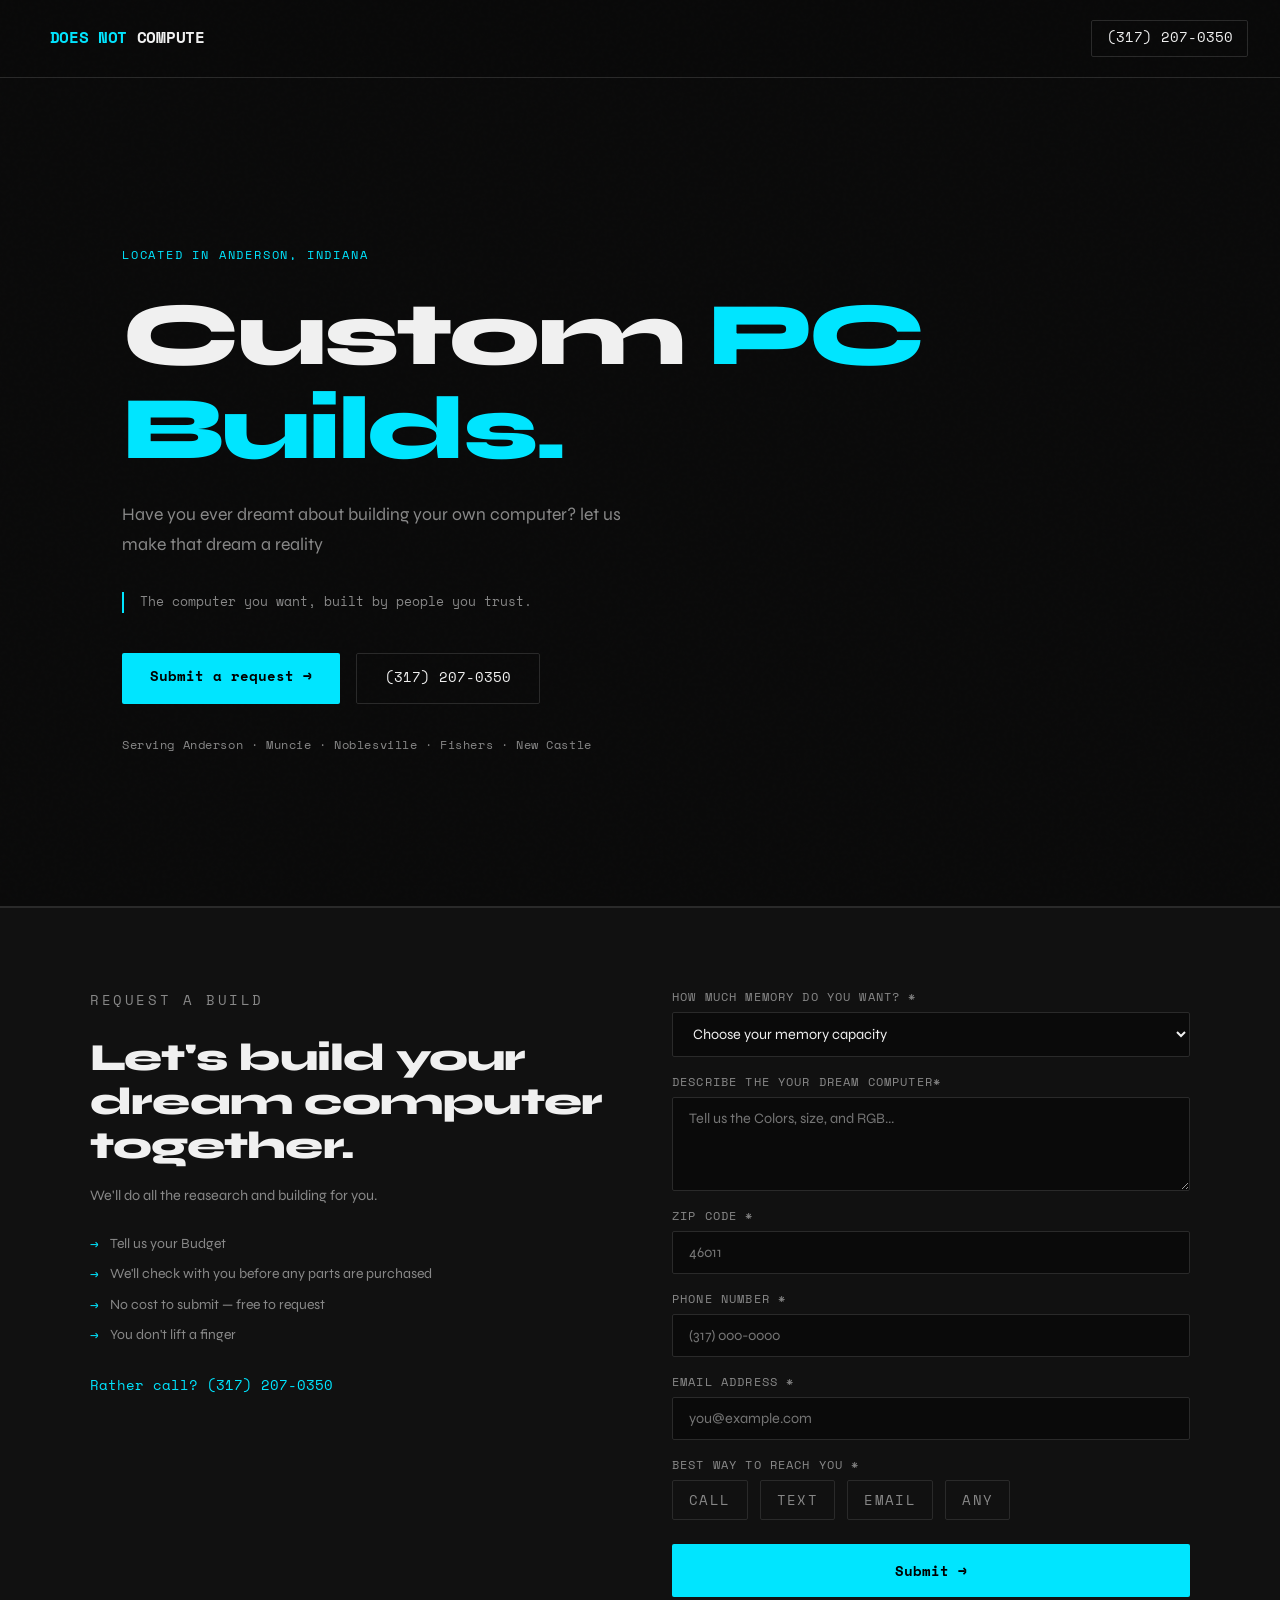
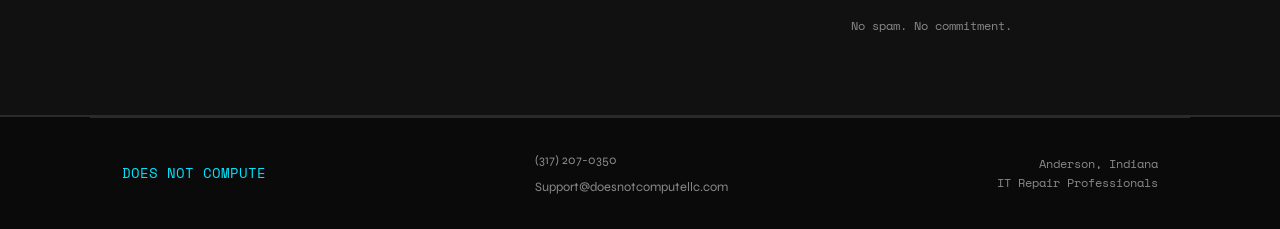
==== commit e67f9d84: "Update footer text to 'IT Repair Professionals'" ====
--- a/custom-pc-builds.html
+++ b/custom-pc-builds.html
@@ -153,7 +153,7 @@
         <!--<a href="#">Are you a repair tech? →</a>-->
       </div>
       <div class="footer-right">
-        Anderson, Indiana<br />IT Repair Matching
+        Anderson, Indiana<br />IT Repair Professionals
       </div>
     </footer>
   </div>
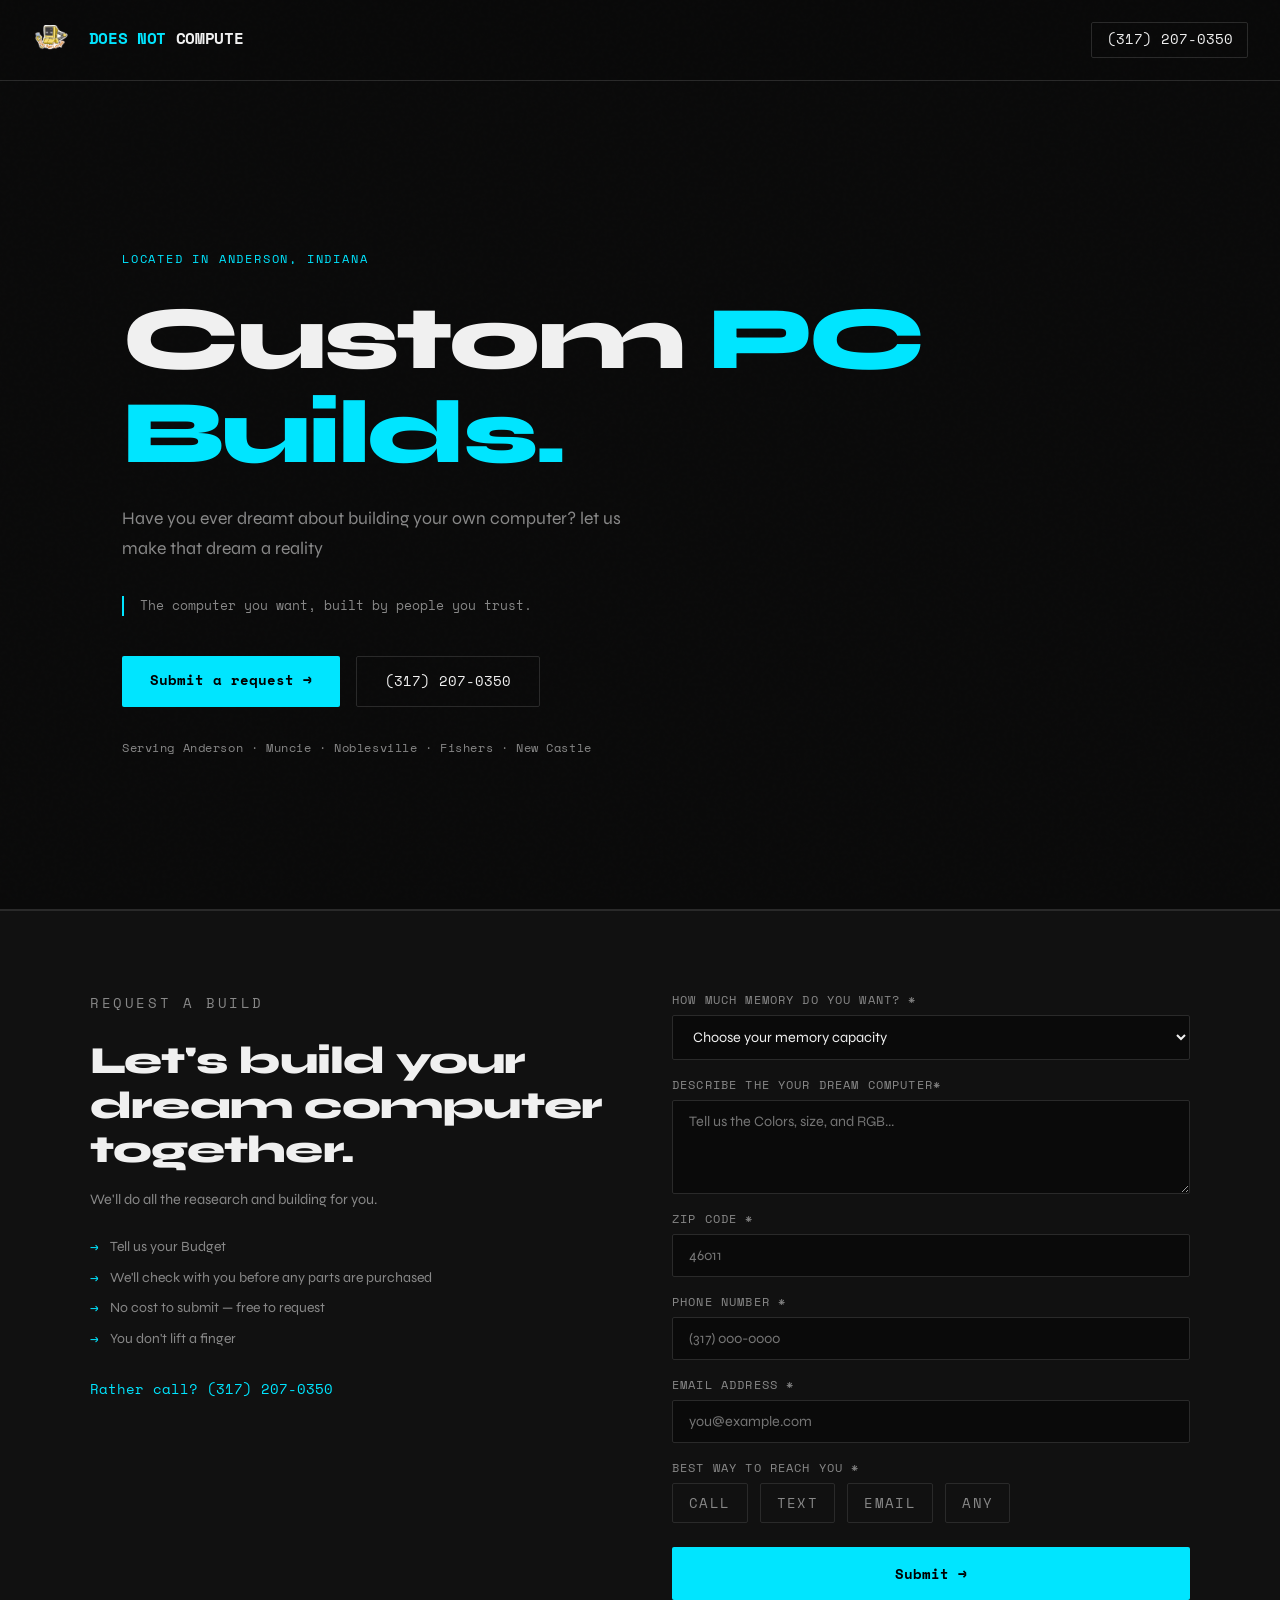
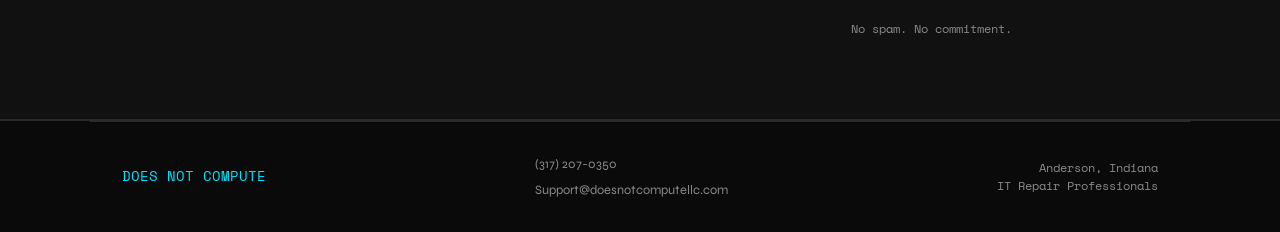
==== commit 1e62b1b1: "Update Formspree endpoint in custom-pc-builds.html" ====
--- a/custom-pc-builds.html
+++ b/custom-pc-builds.html
@@ -172,7 +172,7 @@
     return;
   }
 
-  const response = await fetch('https://formspree.io/f/', {
+  const response = await fetch('https://formspree.io/f/xnjyvapo', {
     method: 'POST',
     headers: { 'Content-Type': 'application/json' },
     body: JSON.stringify({
